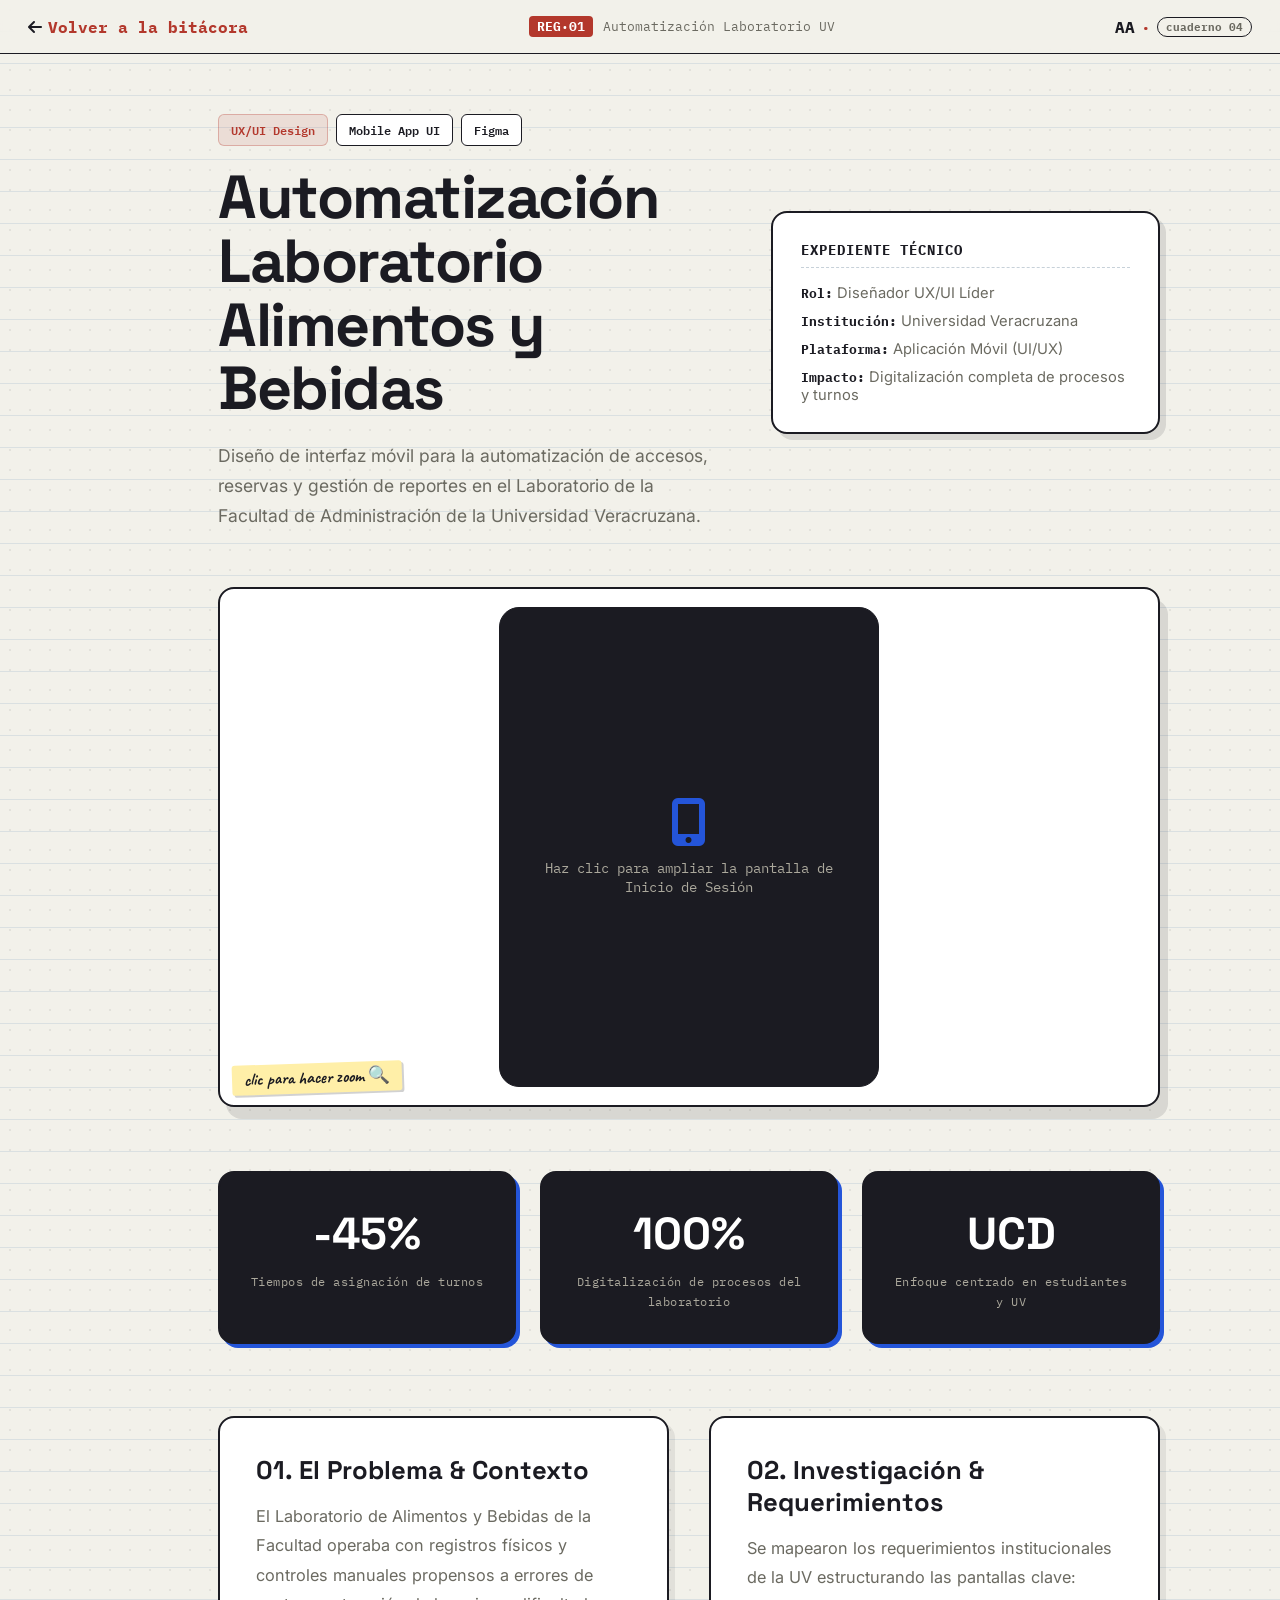
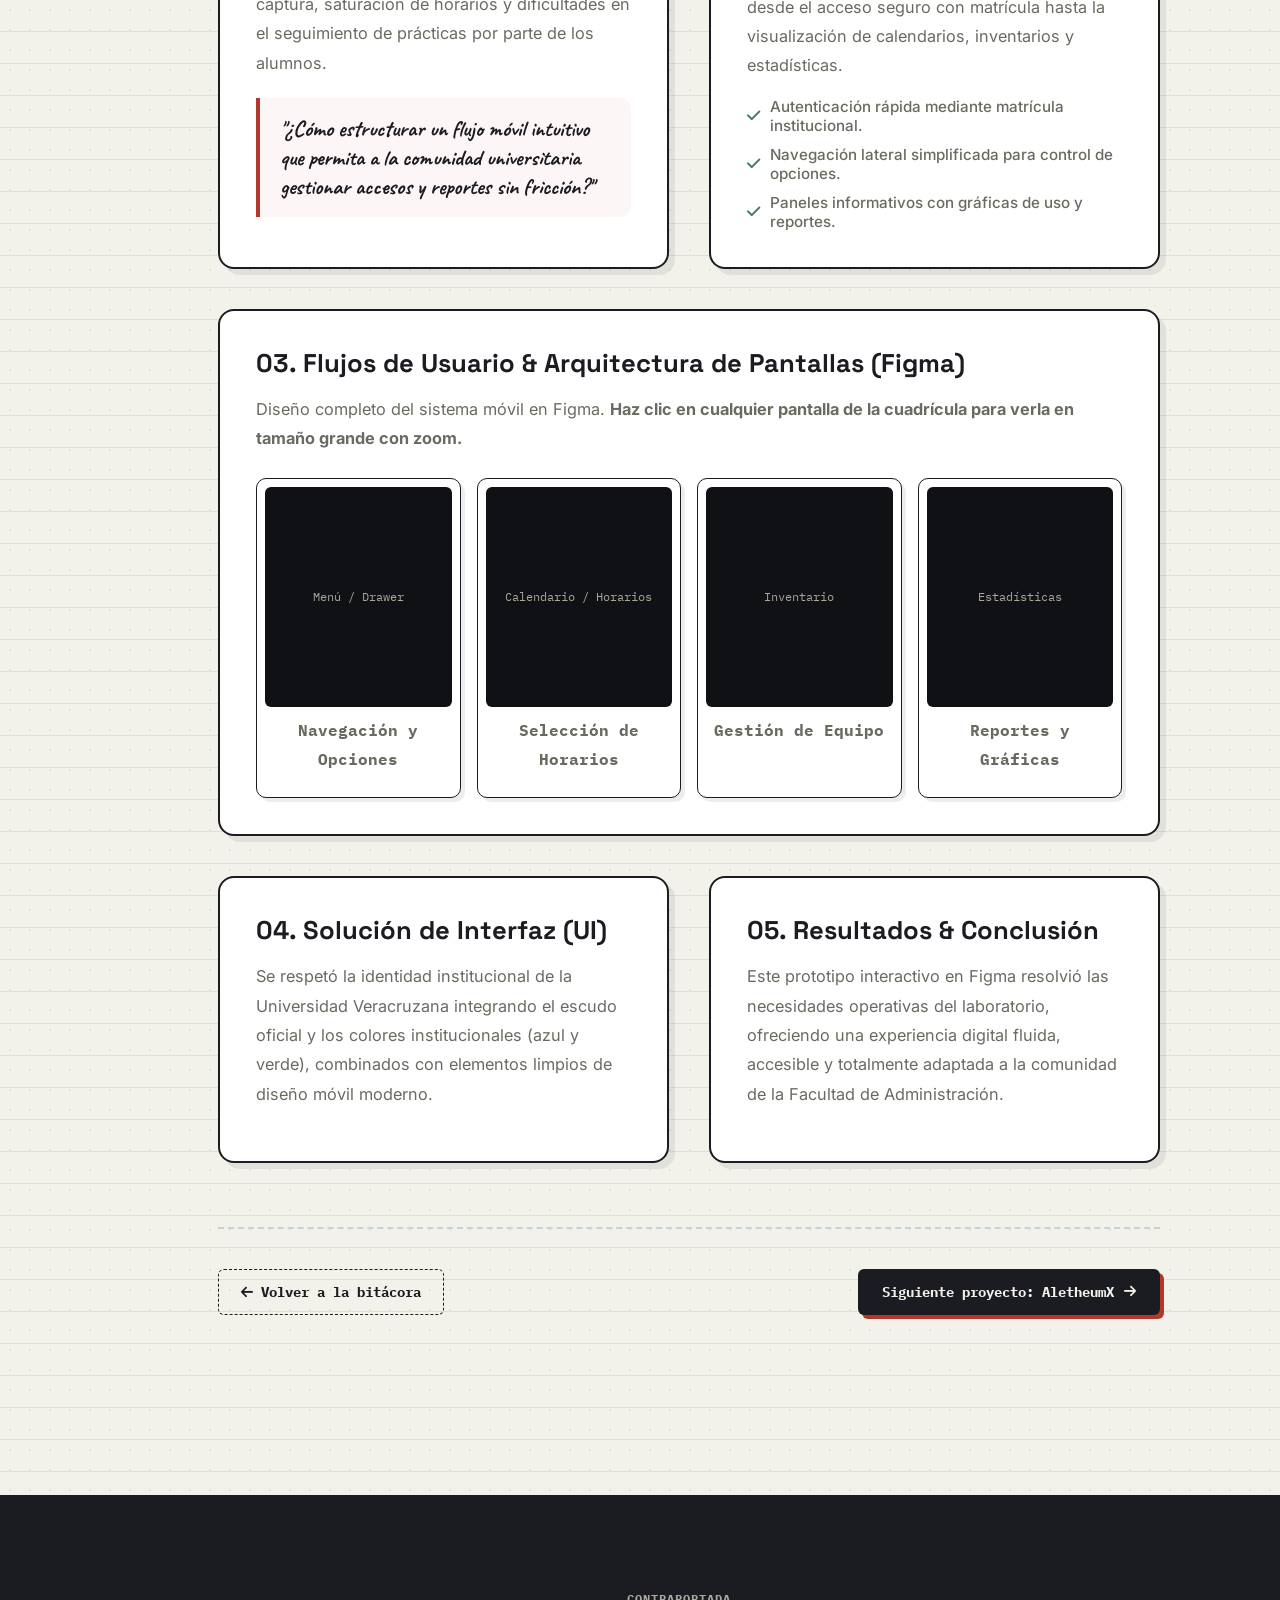
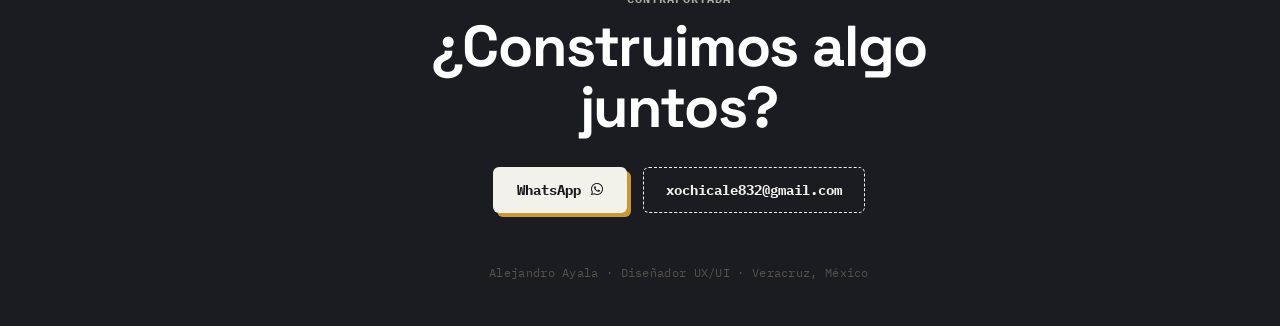
==== proyecto-1.html @ a235850d "Add files via upload" ====
<!DOCTYPE html>
<html lang="es">
<head>
    <meta charset="UTF-8">
    <meta name="viewport" content="width=device-width, initial-scale=1.0">
    <title>Automatización Laboratorio — Alejandro Ayala</title>
    <link rel="stylesheet" href="Style.css">
    <link rel="preconnect" href="https://fonts.googleapis.com">
    <link href="https://fonts.googleapis.com/css2?family=Space+Grotesk:wght@500;700;800&family=Caveat:wght@600;700&family=IBM+Plex+Mono:wght@400;500;600;700&family=Inter:wght@400;500;600&display=swap" rel="stylesheet">
    <link rel="stylesheet" href="https://cdnjs.cloudflare.com/ajax/libs/font-awesome/6.4.0/css/all.min.css">
</head>
<body class="case-study-body">

    <!-- Barra de navegación superior -->
    <header class="topbar">
        <a href="index.html#proyectos" class="topbar-logo"><i class="fa-solid fa-arrow-left"></i><span>Volver a la bitácora</span></a>
        <div class="case-nav-meta">
            <span class="meta-tag" style="--accent:#B3382C">REG·01</span>
            <span class="meta-title">Automatización Laboratorio UV</span>
        </div>
        <a href="index.html" class="topbar-logo">AA<span>·</span><em>cuaderno 04</em></a>
    </header>

    <main class="case-main">
        <!-- ============ HERO DEL CASO DE ESTUDIO ============ -->
        <section class="case-hero">
            <div class="case-hero-content reveal">
                <div class="case-badges">
                    <span class="case-chip" style="background: rgba(179,56,44,0.1); color: #B3382C; border-color: rgba(179,56,44,0.3);">UX/UI Design</span>
                    <span class="case-chip">Mobile App UI</span>
                    <span class="case-chip">Figma</span>
                </div>
                <h1 class="case-title">Automatización Laboratorio Alimentos y Bebidas</h1>
                <p class="case-lead">
                    Diseño de interfaz móvil para la automatización de accesos, reservas y gestión de reportes en el Laboratorio de la Facultad de Administración de la Universidad Veracruzana.
                </p>
            </div>

            <!-- Ficha de datos clave -->
            <div class="case-specs-card reveal">
                <span class="washi washi-l"></span>
                <span class="washi washi-r"></span>
                <h3>Expediente Técnico</h3>
                <ul>
                    <li><strong>Rol:</strong> Diseñador UX/UI Líder</li>
                    <li><strong>Institución:</strong> Universidad Veracruzana</li>
                    <li><strong>Plataforma:</strong> Aplicación Móvil (UI/UX)</li>
                    <li><strong>Impacto:</strong> Digitalización completa de procesos y turnos</li>
                </ul>
            </div>
        </section>

        <!-- ============ MOCKUP / PANTALLA PRINCIPAL (LOGIN) CON ZOOM ============ -->
        <section class="case-banner reveal">
            <div class="banner-frame">
                <span class="washi washi-l"></span>
                <span class="washi washi-r"></span>
                <div class="banner-image-container phone-mockup-container">
                    <img src="inicio_proy1.png" alt="Pantalla de Inicio de Sesión - Lab Alimentos y Bebidas" class="zoomable-img" onerror="this.style.display='none'; this.nextElementSibling.style.display='flex';">
                    <div class="image-placeholder-large">
                        <i class="fa-solid fa-mobile-screen-button"></i>
                        <span>Haz clic para ampliar la pantalla de Inicio de Sesión</span>
                    </div>
                </div>
                <span class="pin-note">clic para hacer zoom 🔍</span>
            </div>
        </section>

        <!-- ============ MÉTRICAS DE IMPACTO ============ -->
        <section class="case-metrics reveal">
            <div class="metric-box">
                <span class="metric-num">-45%</span>
                <span class="metric-label">Tiempos de asignación de turnos</span>
            </div>
            <div class="metric-box">
                <span class="metric-num">100%</span>
                <span class="metric-label">Digitalización de procesos del laboratorio</span>
            </div>
            <div class="metric-box">
                <span class="metric-num">UCD</span>
                <span class="metric-label">Enfoque centrado en estudiantes y UV</span>
            </div>
        </section>

        <!-- ============ DESARROLLO DEL CASO ============ -->
        <section class="case-content-grid">
            <div class="case-block reveal">
                <h2>01. El Problema &amp; Contexto</h2>
                <p>
                    El Laboratorio de Alimentos y Bebidas de la Facultad operaba con registros físicos y controles manuales propensos a errores de captura, saturación de horarios y dificultades en el seguimiento de prácticas por parte de los alumnos.
                </p>
                <blockquote class="case-quote">
                    "¿Cómo estructurar un flujo móvil intuitivo que permita a la comunidad universitaria gestionar accesos y reportes sin fricción?"
                </blockquote>
            </div>

            <div class="case-block reveal">
                <h2>02. Investigación &amp; Requerimientos</h2>
                <p>
                    Se mapearon los requerimientos institucionales de la UV estructurando las pantallas clave: desde el acceso seguro con matrícula hasta la visualización de calendarios, inventarios y estadísticas.
                </p>
                <ul class="case-list-checks">
                    <li><i class="fa-solid fa-check"></i> Autenticación rápida mediante matrícula institucional.</li>
                    <li><i class="fa-solid fa-check"></i> Navegación lateral simplificada para control de opciones.</li>
                    <li><i class="fa-solid fa-check"></i> Paneles informativos con gráficas de uso y reportes.</li>
                </ul>
            </div>

            <!-- ============ SECCIÓN DE FLUJOS DE USUARIO Y PANTALLAS (CON ZOOM INTERACTIVO) ============ -->
            <div class="case-block reveal full-width">
                <h2>03. Flujos de Usuario &amp; Arquitectura de Pantallas (Figma)</h2>
                <p>
                    Diseño completo del sistema móvil en Figma. <strong>Haz clic en cualquier pantalla de la cuadrícula para verla en tamaño grande con zoom.</strong>
                </p>
                
                <div class="mobile-screens-grid">
                    <div class="mobile-screen-card">
                        <div class="screen-thumb">
                            <img src="menu_proy1.png" alt="Menú y navegación" class="zoomable-img" onerror="this.style.display='none'; this.nextElementSibling.style.display='flex';">
                            <div class="placeholder-sm"><span>Menú / Drawer</span></div>
                        </div>
                        <p class="screen-label">Navegación y Opciones</p>
                    </div>
                    <div class="mobile-screen-card">
                        <div class="screen-thumb">
                            <img src="horarios_proy1.png" alt="Calendario de reservas" class="zoomable-img" onerror="this.style.display='none'; this.nextElementSibling.style.display='flex';">
                            <div class="placeholder-sm"><span>Calendario / Horarios</span></div>
                        </div>
                        <p class="screen-label">Selección de Horarios</p>
                    </div>
                    <div class="mobile-screen-card">
                        <div class="screen-thumb">
                            <img src="inventario_proy1.png" alt="Inventario de equipos" class="zoomable-img" onerror="this.style.display='none'; this.nextElementSibling.style.display='flex';">
                            <div class="placeholder-sm"><span>Inventario</span></div>
                        </div>
                        <p class="screen-label">Gestión de Equipo</p>
                    </div>
                    <div class="mobile-screen-card">
                        <div class="screen-thumb">
                            <img src="estadisticas_proy1.png" alt="Estadísticas y gráficas" class="zoomable-img" onerror="this.style.display='none'; this.nextElementSibling.style.display='flex';">
                            <div class="placeholder-sm"><span>Estadísticas</span></div>
                        </div>
                        <p class="screen-label">Reportes y Gráficas</p>
                    </div>
                </div>
            </div>

            <div class="case-block reveal">
                <h2>04. Solución de Interfaz (UI)</h2>
                <p>
                    Se respetó la identidad institucional de la Universidad Veracruzana integrando el escudo oficial y los colores institucionales (azul y verde), combinados con elementos limpios de diseño móvil moderno.
                </p>
            </div>

            <div class="case-block reveal">
                <h2>05. Resultados &amp; Conclusión</h2>
                <p>
                    Este prototipo interactivo en Figma resolvió las necesidades operativas del laboratorio, ofreciendo una experiencia digital fluida, accesible y totalmente adaptada a la comunidad de la Facultad de Administración.
                </p>
            </div>
        </section>

        <!-- ============ NAVEGACIÓN ENTRE PROYECTOS ============ -->
        <nav class="case-pagination reveal">
            <a href="index.html#proyectos" class="btn-outline" style="border-color: var(--ink); color: var(--ink);">
                <i class="fa-solid fa-arrow-left"></i> Volver a la bitácora
            </a>
            <a href="proyecto-2.html" class="btn-primary">
                Siguiente proyecto: AletheumX <i class="fa-solid fa-arrow-right"></i>
            </a>
        </nav>
    </main>

    <!-- ============ VENTANA MODAL / LIGHTBOX PARA ZOOM DE IMAGEN ============ -->
    <div id="imageModal" class="image-modal">
        <span class="modal-close">&times;</span>
        <div class="modal-content-wrapper">
            <img id="modalImage" class="modal-image" src="" alt="Vista ampliada">
        </div>
        <div class="modal-instructions">Usa la rueda del mouse o haz doble clic para acercar/alejar el zoom</div>
    </div>

    <!-- Footer -->
    <footer class="footer reveal" style="margin-top: 80px;">
        <p class="section-eyebrow section-eyebrow--dark">Contraportada</p>
        <h2 class="footer-title">¿Construimos algo<br>juntos?</h2>
        <div class="footer-actions">
            <a href="https://wa.me/522294108976" target="_blank" class="btn-primary btn-primary--light">WhatsApp <i class="fa-brands fa-whatsapp"></i></a>
            <a href="mailto:xochicale832@gmail.com" class="btn-outline">xochicale832@gmail.com</a>
        </div>
        <p class="footer-fine">Alejandro Ayala · Diseñador UX/UI · Veracruz, México</p>
    </footer>

    <!-- Script de interactividad y zoom -->
    <script>
        document.addEventListener('DOMContentLoaded', () => {
            const modal = document.getElementById('imageModal');
            const modalImg = document.getElementById('modalImage');
            const closeBtn = document.querySelector('.modal-close');
            const zoomableImgs = document.querySelectorAll('.zoomable-img');

            let scale = 1;
            let panning = false;
            let pointX = 0;
            let pointY = 0;
            let startX = 0;
            let startY = 0;

            // Abrir modal al hacer clic en cualquier imagen interactiva
            zoomableImgs.forEach(img => {
                img.style.cursor = 'zoom-in';
                img.addEventListener('click', () => {
                    modal.style.display = 'flex';
                    modalImg.src = img.src;
                    scale = 1;
                    pointX = 0;
                    pointY = 0;
                    updateImageTransform();
                });
            });

            // Cerrar modal
            function closeModal() {
                modal.style.display = 'none';
                modalImg.src = '';
            }

            closeBtn.addEventListener('click', closeModal);
            modal.addEventListener('click', (e) => {
                if (e.target === modal) closeModal();
            });
            document.addEventListener('keydown', (e) => {
                if (e.key === 'Escape') closeModal();
            });

            // Funcionalidad de Zoom con la rueda del ratón
            modalImg.addEventListener('wheel', (e) => {
                e.preventDefault();
                const xs = (e.clientX - pointX) / scale;
                const ys = (e.clientY - pointY) / scale;
                
                if (e.deltaY < 0) {
                    scale *= 1.2;
                } else {
                    scale /= 1.2;
                    if (scale < 1) scale = 1;
                }

                pointX = e.clientX - xs * scale;
                pointY = e.clientY - ys * scale;

                if (scale === 1) {
                    pointX = 0;
                    pointY = 0;
                }

                updateImageTransform();
            });

            // Funcionalidad de arrastre (Pan) cuando la imagen tiene zoom
            modalImg.addEventListener('mousedown', (e) => {
                if (scale === 1) return;
                panning = true;
                startX = e.clientX - pointX;
                startY = e.clientY - pointY;
                modalImg.style.cursor = 'grabbing';
            });

            window.addEventListener('mousemove', (e) => {
                if (!panning) return;
                pointX = e.clientX - startX;
                pointY = e.clientY - startY;
                updateImageTransform();
            });

            window.addEventListener('mouseup', () => {
                panning = false;
                modalImg.style.cursor = 'grab';
            });

            // Doble clic para resetear o hacer acercamiento rápido
            modalImg.addEventListener('dblclick', (e) => {
                if (scale > 1) {
                    scale = 1;
                    pointX = 0;
                    pointY = 0;
                } else {
                    scale = 2.5;
                }
                updateImageTransform();
            });

            function updateImageTransform() {
                modalImg.style.transform = `translate(${pointX}px, ${pointY}px) scale(${scale})`;
                modalImg.style.cursor = scale > 1 ? 'grab' : 'zoom-in';
            }
        });
    </script>
    <script src="Script.js"></script>
</body>
</html>
---- Style.css ----
/* ============================================================
    TOKENS
    ============================================================ */
:root {
    --ink: #1B1B22;
    --paper: #F2F1EA;
    --paper-line: #C7D1D9;
    --card: #FFFFFF;
    --muted: #6B6A61;
    --muted-invert: #ABA89C;

    --red: #B3382C;
    --blue: #2455D9;
    --amber: #C99A2E;
    --mint: #3E7C63;
    --tape: #EADFBE;

    --radius: 10px;
    --radius-lg: 16px;
    --font-display: 'Space Grotesk', sans-serif;
    --font-hand: 'Caveat', cursive;
    --font-mono: 'IBM Plex Mono', monospace;
    --font-body: 'Inter', sans-serif;

    --rail-w: 78px;
}

* { margin: 0; padding: 0; box-sizing: border-box; }
html { scroll-behavior: smooth; }

body {
    background-color: var(--paper);
    background-image:
        radial-gradient(rgba(27,27,34,0.07) 1px, transparent 0),
        repeating-linear-gradient(to bottom, transparent 0 31px, rgba(199,209,217,0.55) 31px 32px);
    background-size: 20px 20px, 100% 32px;
    font-family: var(--font-body);
    color: var(--ink);
    overflow-x: hidden;
}

.sr-only { position: absolute; width: 1px; height: 1px; overflow: hidden; clip: rect(0,0,0,0); }
a { color: inherit; }

.reveal {
    opacity: 0;
    transform: translateY(24px);
    transition: opacity .7s cubic-bezier(0.16,1,0.3,1), transform .7s cubic-bezier(0.16,1,0.3,1);
}
.reveal.active { opacity: 1; transform: translateY(0); }
@media (prefers-reduced-motion: reduce) { .reveal { opacity: 1; transform: none; transition: none; } }

/* ============================================================
    Barra superior (limpia, sin líneas verticales)
    ============================================================ */
.topbar {
    position: sticky; top: 0; z-index: 500;
    display: flex; align-items: center; justify-content: space-between;
    gap: 20px; padding: 16px 28px;
    background: rgba(242, 241, 234, 0.88);
    backdrop-filter: blur(10px);
    border-bottom: 1.5px solid var(--ink);
}
.topbar-logo {
    font-family: var(--font-mono); font-weight: 700; font-size: 1rem;
    text-decoration: none; display: flex; align-items: center; gap: 6px;
}
.topbar-logo span { color: var(--red); }
.topbar-logo em { font-style: normal; font-size: .68rem; color: var(--muted); border: 1px solid var(--ink); border-radius: 20px; padding: 2px 8px; }

.topbar-nav { display: flex; gap: 20px; flex-wrap: wrap; justify-content: flex-end; }
.topbar-nav a {
    text-decoration: none; font-size: .8rem; font-weight: 600; letter-spacing: .2px;
    font-family: var(--font-mono); color: var(--ink); position: relative; padding-bottom: 2px;
}
.topbar-nav a::after {
    content: ''; position: absolute; left: 0; bottom: -3px; width: 0; height: 2px;
    background: var(--red); transition: width .25s ease;
}
.topbar-nav a:hover::after { width: 100%; }

/* ============================================================
    Índice lateral (separadores de carpeta)
    ============================================================ */
.tab-rail { display: none; }

@media (min-width: 1080px) {
    .tab-rail {
        display: flex; flex-direction: column; gap: 10px;
        position: fixed; left: 0; top: 50%; transform: translateY(-50%);
        z-index: 400;
    }
    .tab-stop {
        display: flex; align-items: center; gap: 8px;
        text-decoration: none; color: var(--ink);
        font-family: var(--font-mono); font-size: .68rem; font-weight: 700;
        letter-spacing: .4px;
        background: var(--card);
        border: 1.5px solid var(--ink);
        border-left: none;
        padding: 8px 10px 8px 8px;
        border-radius: 0 8px 8px 0;
        transform: translateX(-44px);
        transition: transform .25s cubic-bezier(0.16,1,0.3,1), background-color .2s ease;
        box-shadow: 2px 2px 0 rgba(27,27,34,0.1);
    }
    .tab-stop .tick { color: var(--muted); }
    .tab-stop span:last-child { white-space: nowrap; }
    .tab-stop:hover, .tab-stop:focus-visible, .tab-stop.is-active {
        transform: translateX(0);
    }
    .tab-stop.is-active { background: var(--ink-color, var(--ink)); color: #fff; border-color: var(--ink-color, var(--ink)); }
    .tab-stop.is-active .tick { color: #fff; }
}

/* ============================================================
    HERO
    ============================================================ */
.hero {
    max-width: 1280px; margin: 0 auto; padding: 64px 30px 56px;
    display: flex; align-items: center; justify-content: space-between; gap: 44px;
}
@media (min-width: 1080px) { .hero { padding-left: calc(var(--rail-w) + 30px); } }

.hero-copy { max-width: 580px; }

.eyebrow {
    display: flex; align-items: center; gap: 9px;
    font-family: var(--font-mono); font-size: .8rem; font-weight: 500;
    color: var(--muted); margin-bottom: 22px;
}
.pulse-dot {
    width: 8px; height: 8px; border-radius: 50%; background: var(--mint);
    box-shadow: 0 0 0 0 rgba(62,124,99,0.55);
    animation: pulseDot 2.2s ease-out infinite;
}
@keyframes pulseDot {
    0% { box-shadow: 0 0 0 0 rgba(62,124,99,0.55); }
    70% { box-shadow: 0 0 0 8px rgba(62,124,99,0); }
    100% { box-shadow: 0 0 0 0 rgba(62,124,99,0); }
}

.hero-name {
    font-family: var(--font-display);
    font-size: clamp(2.8rem, 7.5vw, 5.2rem);
    font-weight: 800; line-height: .95; letter-spacing: -2px;
    margin-bottom: 20px;
}

.role-block { display: flex; flex-direction: column; gap: 4px; margin-bottom: 28px; }
.role-official {
    position: relative; display: inline-block; width: fit-content;
    font-family: var(--font-display); font-weight: 700; font-size: 1.3rem; color: var(--muted);
}
.role-official::after {
    content: ''; position: absolute; left: -2px; top: 52%; height: 2px; width: 0;
    background: var(--red); animation: strikeIn .5s ease forwards; animation-delay: .6s;
}
@keyframes strikeIn { to { width: calc(100% + 4px); } }
.role-annotation {
    font-family: var(--font-hand); font-weight: 700; font-size: 1.7rem; color: var(--red);
    opacity: 0; transform: translateY(4px);
    animation: annotIn .6s ease forwards; animation-delay: 1.1s;
}
@keyframes annotIn { to { opacity: 1; transform: translateY(0); } }
.role-annotation.swap { animation: swapFade .5s ease; }
@keyframes swapFade { 0% { opacity: 0; transform: translateY(4px); } 100% { opacity: 1; transform: translateY(0); } }

.hero-desc { font-size: 1rem; line-height: 1.7; color: var(--muted); max-width: 520px; margin-bottom: 34px; }

.hero-actions { display: flex; align-items: center; gap: 22px; flex-wrap: wrap; }
.btn-primary {
    display: inline-flex; align-items: center; gap: 10px; text-decoration: none;
    background: var(--ink); color: var(--paper); font-family: var(--font-mono);
    font-weight: 700; font-size: .86rem; padding: 14px 24px; border-radius: 6px;
    box-shadow: 4px 4px 0 var(--red);
    transition: transform .2s cubic-bezier(0.175,0.885,0.32,1.275), box-shadow .2s ease;
}
.btn-primary:hover { transform: translate(-2px,-2px); box-shadow: 6px 6px 0 var(--red); }
.btn-primary--light { box-shadow: 4px 4px 0 var(--amber); background: var(--paper); color: var(--ink); }
.btn-primary--light:hover { box-shadow: 6px 6px 0 var(--amber); }

.btn-outline {
    text-decoration: none; font-family: var(--font-mono); font-weight: 700; font-size: .86rem;
    padding: 13px 22px; border-radius: 6px; border: 1.5px dashed var(--paper); color: var(--paper);
    transition: background-color .2s ease, color .2s ease;
}
.btn-outline:hover { background: var(--paper); color: var(--ink); }

.hero-contacts { display: flex; gap: 10px; }
.hero-contacts a {
    display: flex; align-items: center; justify-content: center; width: 40px; height: 40px;
    border-radius: 50%; border: 1.5px solid var(--ink); text-decoration: none; font-size: 1rem;
    transition: transform .2s cubic-bezier(0.175,0.885,0.32,1.275), background-color .2s ease, color .2s ease;
}
.hero-contacts a:hover { background: var(--ink); color: var(--paper); transform: translateY(-3px) rotate(-4deg); }

/* ============================================================
    Gafete Independiente Interactivo (Grande)
    ============================================================ */
.badge-container {
    position: relative;
    width: 440px;
    height: 420px;
    flex-shrink: 0;
    display: flex;
    align-items: center;
    justify-content: center;
    animation: badgeDrop 1.2s cubic-bezier(0.2, 1.2, 0.4, 1) forwards;
}

@keyframes badgeDrop {
    0% { transform: translateY(-80px); opacity: 0; }
    100% { transform: translateY(0); opacity: 1; }
}

.horizontal-badge {
    position: relative;
    width: 410px;
    background: rgba(255, 255, 255, 0.55);
    backdrop-filter: blur(10px);
    border: 2.5px solid #CBD5E1;
    border-radius: 18px;
    padding: 16px;
    box-shadow: 16px 26px 45px rgba(27, 27, 34, 0.2), inset 0 0 20px rgba(255, 255, 255, 0.9);
    cursor: grab;
    user-select: none;
    z-index: 3;
    transform: rotate(2deg);
    transition: box-shadow 0.2s ease, border-color 0.2s ease;
}

.horizontal-badge:active {
    cursor: grabbing;
    box-shadow: 20px 32px 55px rgba(27, 27, 34, 0.28);
    border-color: var(--ink);
}

.badge-sheen {
    position: absolute;
    top: 0; left: 0; right: 0; bottom: 0;
    background: linear-gradient(135deg, rgba(255,255,255,0.7) 0%, transparent 50%, rgba(255,255,255,0.15) 100%);
    border-radius: 15px;
    pointer-events: none;
}

.badge-slot-punch {
    position: absolute;
    top: 6px;
    left: 50%;
    transform: translateX(-50%);
    width: 36px;
    height: 7px;
    background: var(--paper);
    border: 2px solid var(--ink);
    border-radius: 3px;
    z-index: 4;
}

.badge-inner-card {
    background: #FFFFFF;
    border: 1.5px solid #E2E8F0;
    border-radius: 10px;
    padding: 12px;
    display: flex;
    flex-direction: column;
    gap: 14px;
}

.badge-header-bar {
    background: #2455D9;
    color: #fff;
    display: flex;
    justify-content: space-between;
    align-items: center;
    padding: 8px 14px;
    border-radius: 8px;
    font-family: var(--font-mono);
}

.badge-brand {
    font-size: 0.75rem;
    font-weight: 700;
    letter-spacing: 1px;
}

.badge-id-code {
    font-size: 0.75rem;
    font-weight: 700;
    background: rgba(0,0,0,0.25);
    padding: 2px 8px;
    border-radius: 4px;
}

.badge-body-content {
    display: flex;
    justify-content: space-between;
    align-items: center;
    gap: 16px;
    padding: 6px 8px;
}

.badge-text-side {
    flex-grow: 1;
    text-align: left;
}

.badge-text-side h3 {
    font-family: var(--font-display);
    font-size: 1.45rem;
    font-weight: 800;
    color: var(--ink);
    margin-bottom: 4px;
    letter-spacing: -0.5px;
}

.badge-role-title {
    font-family: var(--font-mono);
    font-size: 0.82rem;
    font-weight: 700;
    color: #2455D9;
    margin-bottom: 4px;
}

.badge-location {
    font-family: var(--font-mono);
    font-size: 0.75rem;
    color: var(--muted);
    margin-bottom: 14px;
}

.badge-status-ok {
    display: inline-flex;
    align-items: center;
    gap: 7px;
    font-family: var(--font-mono);
    font-size: 0.72rem;
    font-weight: 700;
    color: var(--mint);
    background: rgba(62,124,99,0.1);
    padding: 5px 12px;
    border-radius: 14px;
    border: 1px solid rgba(62,124,99,0.25);
}

.badge-photo-side {
    width: 105px;
    height: 120px;
    border: 2px solid var(--ink);
    border-radius: 8px;
    overflow: hidden;
    background: #F9FAFB;
    flex-shrink: 0;
    display: flex;
    align-items: center;
    justify-content: center;
}

.badge-photo-side img {
    width: 100%;
    height: 100%;
    object-fit: cover;
}

.badge-photo-side .image-placeholder {
    font-size: 0.85rem;
    color: var(--muted);
    display: flex;
    flex-direction: column;
    align-items: center;
    gap: 6px;
    height: 100%;
    justify-content: center;
}

@media (max-width: 980px) {
    .hero { flex-direction: column; align-items: flex-start; padding-top: 48px; }
    .badge-container { display: none; }
}

/* ============================================================
    Tira de estado
    ============================================================ */
.status-ticker {
    border-top: 1.5px dashed var(--ink); border-bottom: 1.5px dashed var(--ink);
    background: var(--ink); overflow: hidden; padding: 12px 0;
}
.ticker-track { display: flex; width: max-content; animation: tickerScroll 26s linear infinite; }
.ticker-set { display: flex; }
.ticker-set span {
    display: flex; align-items: center; gap: 8px; font-family: var(--font-mono);
    font-size: .76rem; font-weight: 600; letter-spacing: .4px; color: var(--muted-invert);
    white-space: nowrap; margin-right: 44px;
}
.ticker-set i { font-size: .5rem; }
.ticker-highlight { color: var(--amber) !important; }
@keyframes tickerScroll { from { transform: translateX(0); } to { transform: translateX(-50%); } }

/* ============================================================
    Títulos y demás secciones
    ============================================================ */
.section-eyebrow {
    font-family: var(--font-mono); font-size: .76rem; font-weight: 700; letter-spacing: 1px;
    color: var(--muted); text-transform: uppercase; margin-bottom: 10px;
}
.section-eyebrow--dark { color: var(--muted-invert); }
.section-title {
    font-family: var(--font-display); font-size: clamp(2.1rem, 4.3vw, 3rem);
    font-weight: 800; letter-spacing: -1px; margin-bottom: 42px;
}
.section-title--dark { color: #fff; }

.tools-section { max-width: 1200px; margin: 0 auto; padding: 86px 30px; }
@media (min-width: 1080px) { .tools-section { padding-left: calc(var(--rail-w) + 30px); } }

.tool-grid { display: grid; grid-template-columns: repeat(4, 1fr); gap: 20px; }
.tool-card {
    background: var(--card); border: 1.5px solid rgba(27,27,34,0.14);
    border-radius: var(--radius); padding: 20px 18px 22px;
    transition: transform .25s cubic-bezier(0.175,0.885,0.32,1.275), box-shadow .25s ease, border-color .25s ease;
}
.tool-card:hover { transform: translateY(-5px) rotate(-1deg); box-shadow: 0 12px 24px rgba(27,27,34,0.12); border-color: var(--ink-color); }
.tool-head { display: flex; align-items: center; gap: 12px; margin-bottom: 16px; }
.tool-seal {
    width: 34px; height: 34px; border-radius: 50%; display: flex; align-items: center; justify-content: center;
    background: var(--ink-color); color: #fff; font-size: .82rem; flex-shrink: 0;
}
.tool-head h3 { font-family: var(--font-display); font-size: 1.08rem; font-weight: 700; }
.tool-list { list-style: none; }
.tool-list li { display: flex; align-items: center; gap: 10px; font-size: .9rem; font-weight: 500; padding: 7px 0; }
.check { color: var(--ink-color); font-family: var(--font-mono); font-weight: 700; }

@media (max-width: 900px) { .tool-grid { grid-template-columns: repeat(2, 1fr); } }
@media (max-width: 560px) { .tool-grid { grid-template-columns: 1fr; } }

.projects-section { background: var(--ink); color: #fff; padding: 96px 30px; }
@media (min-width: 1080px) { .projects-section { padding-left: calc(var(--rail-w) + 30px); } }

.entries-list { max-width: 1160px; margin: 0 auto; display: flex; flex-direction: column; gap: 56px; }

.entry-card {
    display: grid; grid-template-columns: 1.15fr 1fr; gap: 44px; align-items: center;
    padding-bottom: 56px; border-bottom: 1px dashed rgba(255,255,255,0.18);
}
.entries-list .entry-card:last-child { border-bottom: none; padding-bottom: 0; }
.entry-card--reverse { direction: rtl; }
.entry-card--reverse > * { direction: ltr; }

.entry-meta { display: flex; align-items: center; gap: 10px; margin-bottom: 14px; }
.entry-code {
    font-family: var(--font-mono); font-weight: 700; font-size: .8rem; color: var(--ink);
    background: var(--ink-color); padding: 3px 9px; border-radius: 4px;
}
.entry-tag { font-family: var(--font-mono); font-size: .74rem; font-weight: 600; letter-spacing: .4px; color: var(--ink-color); }

.entry-info h3 { font-family: var(--font-display); font-size: 1.7rem; font-weight: 700; letter-spacing: -.4px; margin-bottom: 13px; }
.entry-info p { font-size: .96rem; line-height: 1.7; color: #B7B4AC; margin-bottom: 18px; }
.entry-chips { display: flex; flex-wrap: wrap; gap: 8px; }
.entry-chips span {
    font-family: var(--font-mono); font-size: .74rem; font-weight: 600; padding: 5px 11px; border-radius: 4px;
    border: 1px solid rgba(255,255,255,0.25); color: #fff; background: rgba(255,255,255,0.06);
}

.photo-frame {
    position: relative; height: 250px; border-radius: var(--radius); overflow: hidden;
    background: #0F1114; border: 1.5px solid rgba(255,255,255,0.14);
    transform: rotate(-1.5deg);
    transition: border-color .3s ease;
}
.photo-frame--tilt-r { transform: rotate(1.5deg); }
.photo-frame:hover { border-color: var(--blue); }
.photo-frame img { width: 100%; height: 100%; object-fit: cover; }
.photo-frame .washi { background: var(--tape); opacity: .9; }

.image-placeholder {
    display: flex; flex-direction: column; align-items: center; gap: 8px; color: #6E6A5E;
    font-size: .88rem; font-weight: 600; height: 100%; justify-content: center;
}
.image-placeholder i { font-size: 1.8rem; }

.pin-note {
    position: absolute; bottom: 12px; left: 12px; font-family: var(--font-hand); font-weight: 700;
    font-size: 1.1rem; color: var(--ink); background: #FFEFA8; padding: 3px 12px 5px;
    border-radius: 3px; transform: rotate(-2deg); box-shadow: 2px 2px 0 rgba(0,0,0,0.18);
}

@media (max-width: 900px) {
    .entry-card, .entry-card--reverse { grid-template-columns: 1fr; direction: ltr; }
}

.about-section { max-width: 1160px; margin: 0 auto; padding: 96px 30px; }
@media (min-width: 1080px) { .about-section { padding-left: calc(var(--rail-w) + 30px); } }

.about-grid { display: grid; grid-template-columns: 1.2fr 1fr; gap: 56px; align-items: center; margin-bottom: 96px; }
.about-text { font-size: 1.02rem; line-height: 1.8; color: var(--muted); }

.about-photo-box {
    position: relative; height: 290px; border-radius: var(--radius-lg); overflow: hidden;
    border: 1.5px solid var(--ink); box-shadow: 6px 6px 0 var(--mint);
    background: rgba(27,27,34,0.04); display: flex; align-items: center; justify-content: center;
    transform: rotate(1.5deg);
}
.about-photo-box img { width: 100%; height: 100%; object-fit: cover; }
.stamp {
    position: absolute; bottom: 16px; right: 16px; display: flex; align-items: center; gap: 6px;
    font-family: var(--font-mono); font-size: .7rem; font-weight: 700; text-transform: uppercase;
    letter-spacing: .5px; color: var(--mint); border: 2px solid var(--mint); border-radius: 6px;
    padding: 5px 10px; transform: rotate(-8deg); background: rgba(255,255,255,0.85);
}

.log-heading {
    font-family: var(--font-mono); font-size: .82rem; font-weight: 700; letter-spacing: 1px;
    text-transform: uppercase; color: var(--muted); margin-bottom: 32px;
}
.log { border-left: 2px dashed var(--red); padding-left: 34px; display: flex; flex-direction: column; gap: 42px; }
.log-item { position: relative; }
.log-item::before {
    content: ''; position: absolute; left: -39px; top: 4px; width: 10px; height: 10px;
    border-radius: 50%; background: var(--red); border: 2px solid var(--paper);
}
.log-date {
    display: inline-block; font-family: var(--font-mono); font-size: .72rem; font-weight: 700;
    color: var(--ink); background: var(--card); border: 1.5px solid var(--ink); border-radius: 4px;
    padding: 3px 9px; margin-bottom: 10px;
}
.log-content h4 { font-family: var(--font-display); font-size: 1.18rem; font-weight: 700; margin-bottom: 4px; }
.log-sub { display: block; font-family: var(--font-mono); font-size: .74rem; font-weight: 600; color: var(--red); margin-bottom: 9px; }
.log-content p { font-size: .96rem; line-height: 1.65; color: var(--muted); }

.footer { background: var(--ink); color: #fff; padding: 96px 30px 46px; text-align: center; }
@media (min-width: 1080px) { .footer { padding-left: calc(var(--rail-w) + 30px); } }

.footer-title {
    font-family: var(--font-display); font-size: clamp(2.1rem, 5.6vw, 3.6rem); font-weight: 800;
    letter-spacing: -1.2px; line-height: 1.05; margin-bottom: 30px;
}

.pocket { display: flex; justify-content: center; margin-bottom: 40px; }
.pocket-card {
    font-family: var(--font-hand); font-size: 1.5rem; font-weight: 700; color: var(--ink);
    background: #FFEFA8; padding: 10px 24px; border-radius: 6px 6px 2px 2px;
    box-shadow: 0 6px 0 rgba(0,0,0,0.25);
    transform: translateY(6px) rotate(-2deg);
}

.footer-actions { display: flex; justify-content: center; align-items: center; gap: 16px; flex-wrap: wrap; margin-bottom: 52px; }
.ink-legend { display: flex; justify-content: center; gap: 20px; flex-wrap: wrap; margin-bottom: 38px; }
.ink-legend span { display: flex; align-items: center; gap: 7px; font-family: var(--font-mono); font-size: .7rem; font-weight: 600; color: var(--muted-invert); letter-spacing: .3px; }
.ink-legend i { width: 8px; height: 8px; border-radius: 50%; display: inline-block; }
.footer-fine { font-family: var(--font-mono); font-size: .72rem; color: #55524A; letter-spacing: .3px; }

/* ============================================================
    ESTILOS AVANZADOS PARA CASE STUDY (Páginas de Proyecto)
    ============================================================ */
.case-study-body {
    background-color: var(--paper);
}

.case-main {
    max-width: 1100px;
    margin: 0 auto;
    padding: 60px 30px 100px 30px;
}
@media (min-width: 1080px) {
    .case-main { padding-left: calc(var(--rail-w) + 50px); }
}

.case-nav-meta {
    display: flex;
    align-items: center;
    gap: 10px;
    font-family: var(--font-mono);
    font-size: 0.8rem;
}
.meta-tag {
    background: var(--accent, var(--ink));
    color: #fff;
    padding: 2px 8px;
    border-radius: 4px;
    font-weight: 700;
}
.meta-title { color: var(--muted); display: none; }
@media (min-width: 768px) { .meta-title { display: inline; } }

.case-hero {
    display: grid;
    grid-template-columns: 1.3fr 1fr;
    gap: 48px;
    align-items: center;
    margin-bottom: 56px;
}
.case-badges { display: flex; gap: 8px; flex-wrap: wrap; margin-bottom: 20px; }
.case-chip {
    font-family: var(--font-mono);
    font-size: 0.72rem;
    font-weight: 600;
    padding: 5px 12px;
    border-radius: 6px;
    border: 1.5px solid var(--ink);
    background: var(--card);
}
.case-title {
    font-family: var(--font-display);
    font-size: clamp(2.2rem, 5vw, 3.8rem);
    font-weight: 800;
    letter-spacing: -1.5px;
    line-height: 1.05;
    margin-bottom: 20px;
}
.case-lead { font-size: 1.1rem; line-height: 1.7; color: var(--muted); }

.case-specs-card {
    position: relative;
    background: var(--card);
    border: 2px solid var(--ink);
    border-radius: var(--radius-lg);
    padding: 28px;
    box-shadow: 6px 6px 0 rgba(27,27,34,0.12);
    transform: rotate(1deg);
}
.case-specs-card h3 {
    font-family: var(--font-mono);
    font-size: 0.85rem;
    font-weight: 700;
    text-transform: uppercase;
    letter-spacing: 1px;
    margin-bottom: 16px;
    border-bottom: 1.5px dashed var(--paper-line);
    padding-bottom: 8px;
}
.case-specs-card ul { list-style: none; display: flex; flex-direction: column; gap: 10px; }
.case-specs-card li { font-size: 0.92rem; color: var(--muted); }
.case-specs-card strong { color: var(--ink); font-family: var(--font-mono); font-size: 0.8rem; }

/* Banner visual principal */
.case-banner { margin-bottom: 64px; }
.banner-frame {
    position: relative;
    background: var(--card);
    border: 2px solid var(--ink);
    border-radius: var(--radius-lg);
    padding: 18px;
    box-shadow: 8px 12px 0 rgba(27,27,34,0.12);
}
.banner-image-container {
    height: 480px;
    border-radius: var(--radius);
    overflow: hidden;
    background: #0F1114;
    border: 1.5px solid var(--ink);
    display: flex;
    align-items: center;
    justify-content: center;
}
.banner-image-container img { width: 100%; height: 100%; object-fit: cover; }
.image-placeholder-large {
    display: none;
    flex-direction: column;
    align-items: center;
    gap: 12px;
    color: var(--muted-invert);
    font-family: var(--font-mono);
    font-size: 0.9rem;
    text-align: center;
    padding: 20px;
}
.image-placeholder-large i { font-size: 3rem; color: var(--blue); }

/* Métricas de impacto */
.case-metrics {
    display: grid;
    grid-template-columns: repeat(3, 1fr);
    gap: 24px;
    margin-bottom: 72px;
}
.metric-box {
    background: var(--ink);
    color: var(--paper);
    border-radius: var(--radius-lg);
    padding: 32px 24px;
    text-align: center;
    border: 2px solid var(--ink);
    box-shadow: 4px 4px 0 var(--blue);
}
.metric-num {
    display: block;
    font-family: var(--font-display);
    font-size: 2.8rem;
    font-weight: 800;
    color: #fff;
    margin-bottom: 8px;
}
.metric-label {
    font-family: var(--font-mono);
    font-size: 0.78rem;
    color: var(--muted-invert);
    letter-spacing: 0.5px;
}

/* Contenido editorial del caso */
.case-content-grid {
    display: grid;
    grid-template-columns: 1fr 1fr;
    gap: 40px;
    margin-bottom: 64px;
}
.case-block {
    background: var(--card);
    border: 2px solid var(--ink);
    border-radius: var(--radius-lg);
    padding: 36px;
    box-shadow: 6px 6px 0 rgba(27,27,34,0.08);
}
.case-block.full-width { grid-column: span 2; }
.case-block h2 {
    font-family: var(--font-display);
    font-size: 1.6rem;
    font-weight: 700;
    margin-bottom: 16px;
    color: var(--ink);
}
.case-block p { font-size: 1.02rem; line-height: 1.8; color: var(--muted); margin-bottom: 16px; }

.case-quote {
    margin-top: 20px;
    padding: 16px 20px;
    border-left: 4px solid var(--red);
    background: rgba(179,56,44,0.04);
    font-family: var(--font-hand);
    font-size: 1.4rem;
    font-weight: 700;
    color: var(--ink);
    border-radius: 0 var(--radius) var(--radius) 0;
}

.case-list-checks { list-style: none; display: flex; flex-direction: column; gap: 10px; margin-top: 16px; }
.case-list-checks li { font-size: 0.95rem; font-weight: 500; color: var(--muted); display: flex; align-items: center; gap: 10px; }
.case-list-checks i { color: var(--mint); }

/* Paginación inferior */
.case-pagination {
    display: flex;
    justify-content: space-between;
    align-items: center;
    gap: 20px;
    padding-top: 40px;
    border-top: 2px dashed var(--paper-line);
}

@media (max-width: 900px) {
    .case-hero, .case-content-grid, .case-metrics { grid-template-columns: 1fr; }
    .case-block.full-width { grid-column: span 1; }
    .case-pagination { flex-direction: column; align-items: stretch; }
}

/* ============================================================
    ESTILOS PARA MOSTRAR PANTALLAS MÓVILES EN EL CASE STUDY
    ============================================================ */
.phone-mockup-container {
    max-width: 380px;
    margin: 0 auto;
    background: #1B1B22;
    border-radius: 20px;
    padding: 12px;
}

.mobile-screens-grid {
    display: grid;
    grid-template-columns: repeat(4, 1fr);
    gap: 16px;
    margin-top: 24px;
}

.mobile-screen-card {
    background: var(--card);
    border: 1.5px solid var(--ink);
    border-radius: var(--radius);
    padding: 8px;
    text-align: center;
    box-shadow: 4px 4px 0 rgba(27,27,34,0.08);
}

.screen-thumb {
    height: 220px;
    background: #0F1114;
    border-radius: 6px;
    overflow: hidden;
    display: flex;
    align-items: center;
    justify-content: center;
    border: 1px solid rgba(27,27,34,0.1);
    margin-bottom: 8px;
}

.screen-thumb img {
    width: 100%;
    height: 100%;
    object-fit: contain;
}

.placeholder-sm {
    display: none;
    font-family: var(--font-mono);
    font-size: 0.72rem;
    color: var(--muted-invert);
    text-align: center;
    padding: 10px;
}

.screen-label {
    font-family: var(--font-mono);
    font-size: 0.75rem;
    font-weight: 700;
    color: var(--ink);
}

@media (max-width: 900px) {
    .mobile-screens-grid {
        grid-template-columns: repeat(2, 1fr);
    }
}

/* ============================================================
    ESTILOS PARA EL VISOR DE IMAGEN (LIGHTBOX CON ZOOM)
    ============================================================ */
.zoomable-img {
    transition: transform 0.2s ease, opacity 0.2s ease;
}
.zoomable-img:hover {
    opacity: 0.92;
    transform: scale(1.01);
}

.image-modal {
    display: none;
    position: fixed;
    z-index: 9999;
    top: 0;
    left: 0;
    width: 100%;
    height: 100%;
    background-color: rgba(27, 27, 34, 0.92);
    backdrop-filter: blur(8px);
    justify-content: center;
    align-items: center;
    overflow: hidden;
}

.modal-content-wrapper {
    position: relative;
    width: 100%;
    height: 100%;
    display: flex;
    justify-content: center;
    align-items: center;
}

.modal-image {
    max-width: 85%;
    max-height: 85vh;
    object-fit: contain;
    border-radius: 8px;
    box-shadow: 0 20px 40px rgba(0,0,0,0.5);
    user-select: none;
    transition: transform 0.1s ease-out;
}

.modal-close {
    position: absolute;
    top: 25px;
    right: 35px;
    color: #f1f1f1;
    font-size: 45px;
    font-weight: bold;
    cursor: pointer;
    z-index: 10000;
    transition: color 0.2s;
}
.modal-close:hover {
    color: var(--red);
}

.modal-instructions {
    position: absolute;
    bottom: 25px;
    left: 50%;
    transform: translateX(-50%);
    color: var(--muted-invert);
    font-family: var(--font-mono);
    font-size: 0.8rem;
    background: rgba(0, 0, 0, 0.6);
    padding: 6px 16px;
    border-radius: 20px;
    pointer-events: none;
}

a:focus-visible, button:focus-visible { outline: 2.5px solid var(--blue); outline-offset: 3px; border-radius: 4px; }
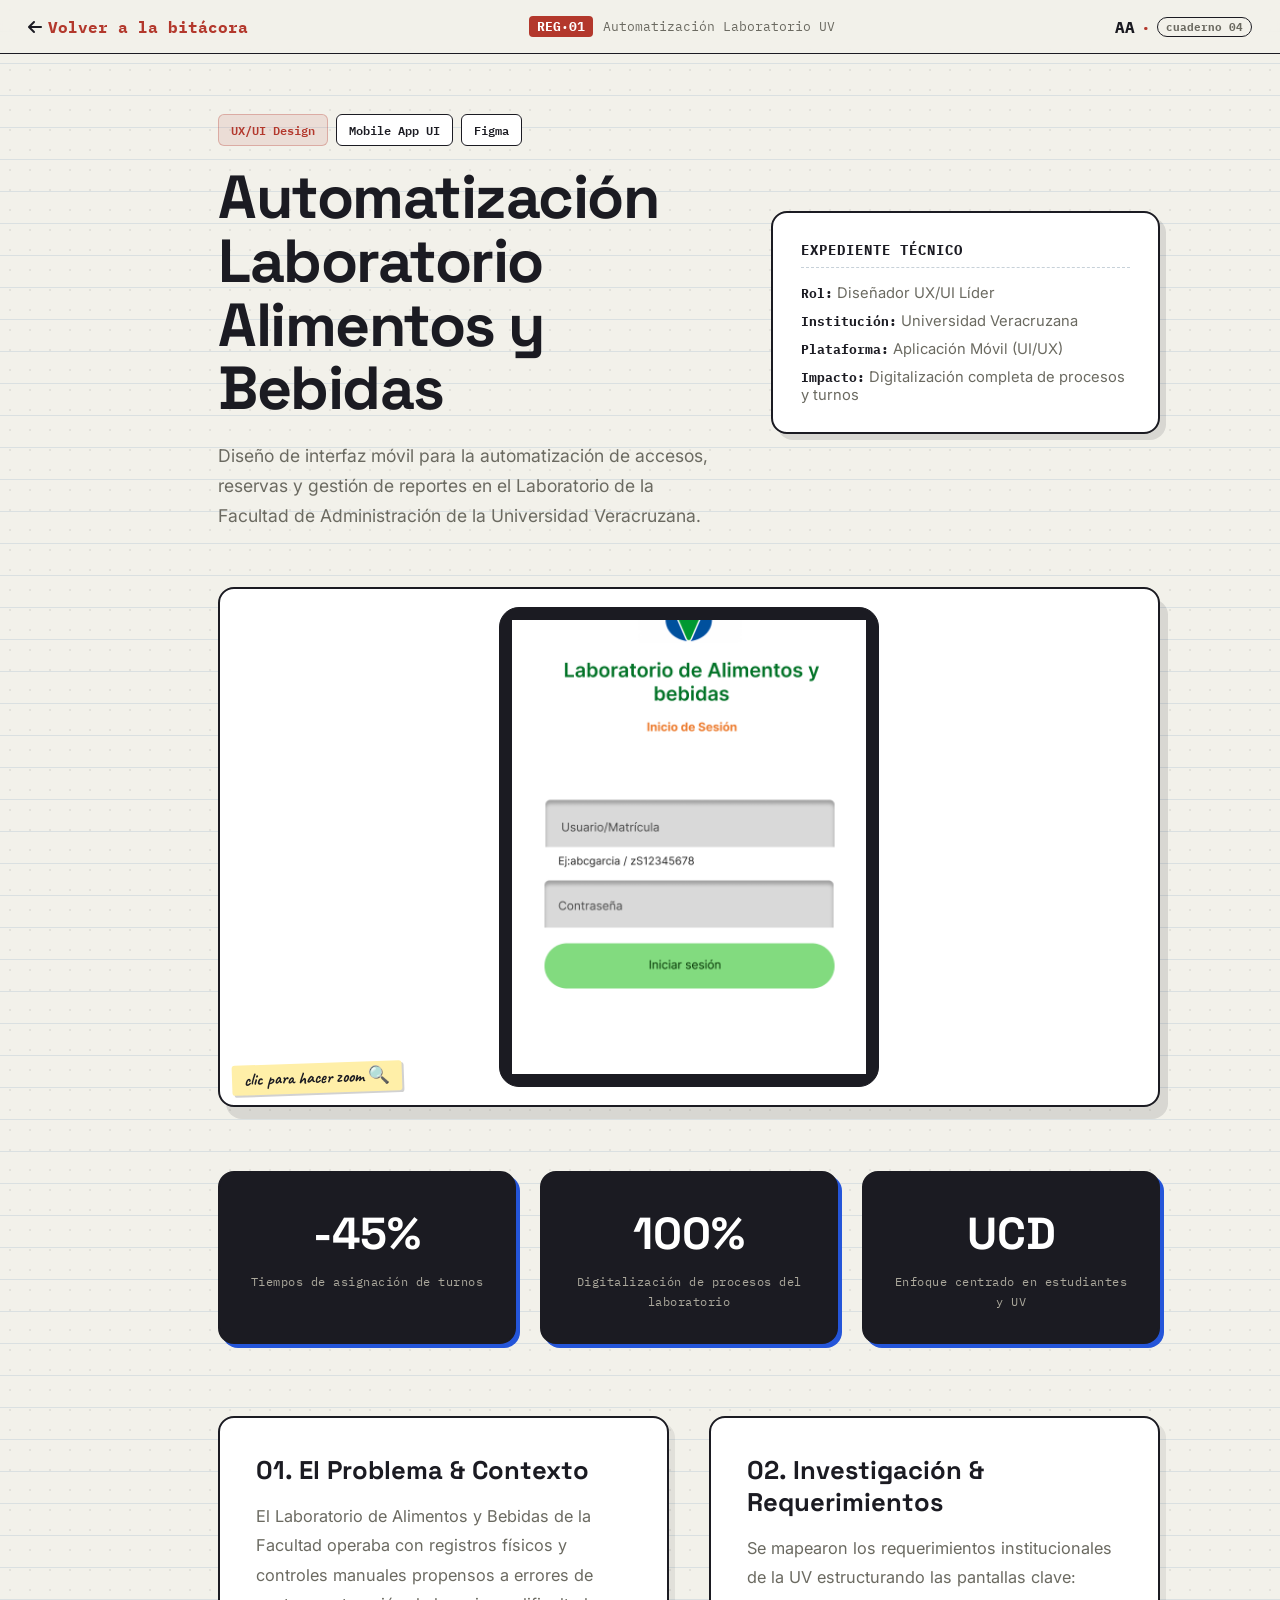
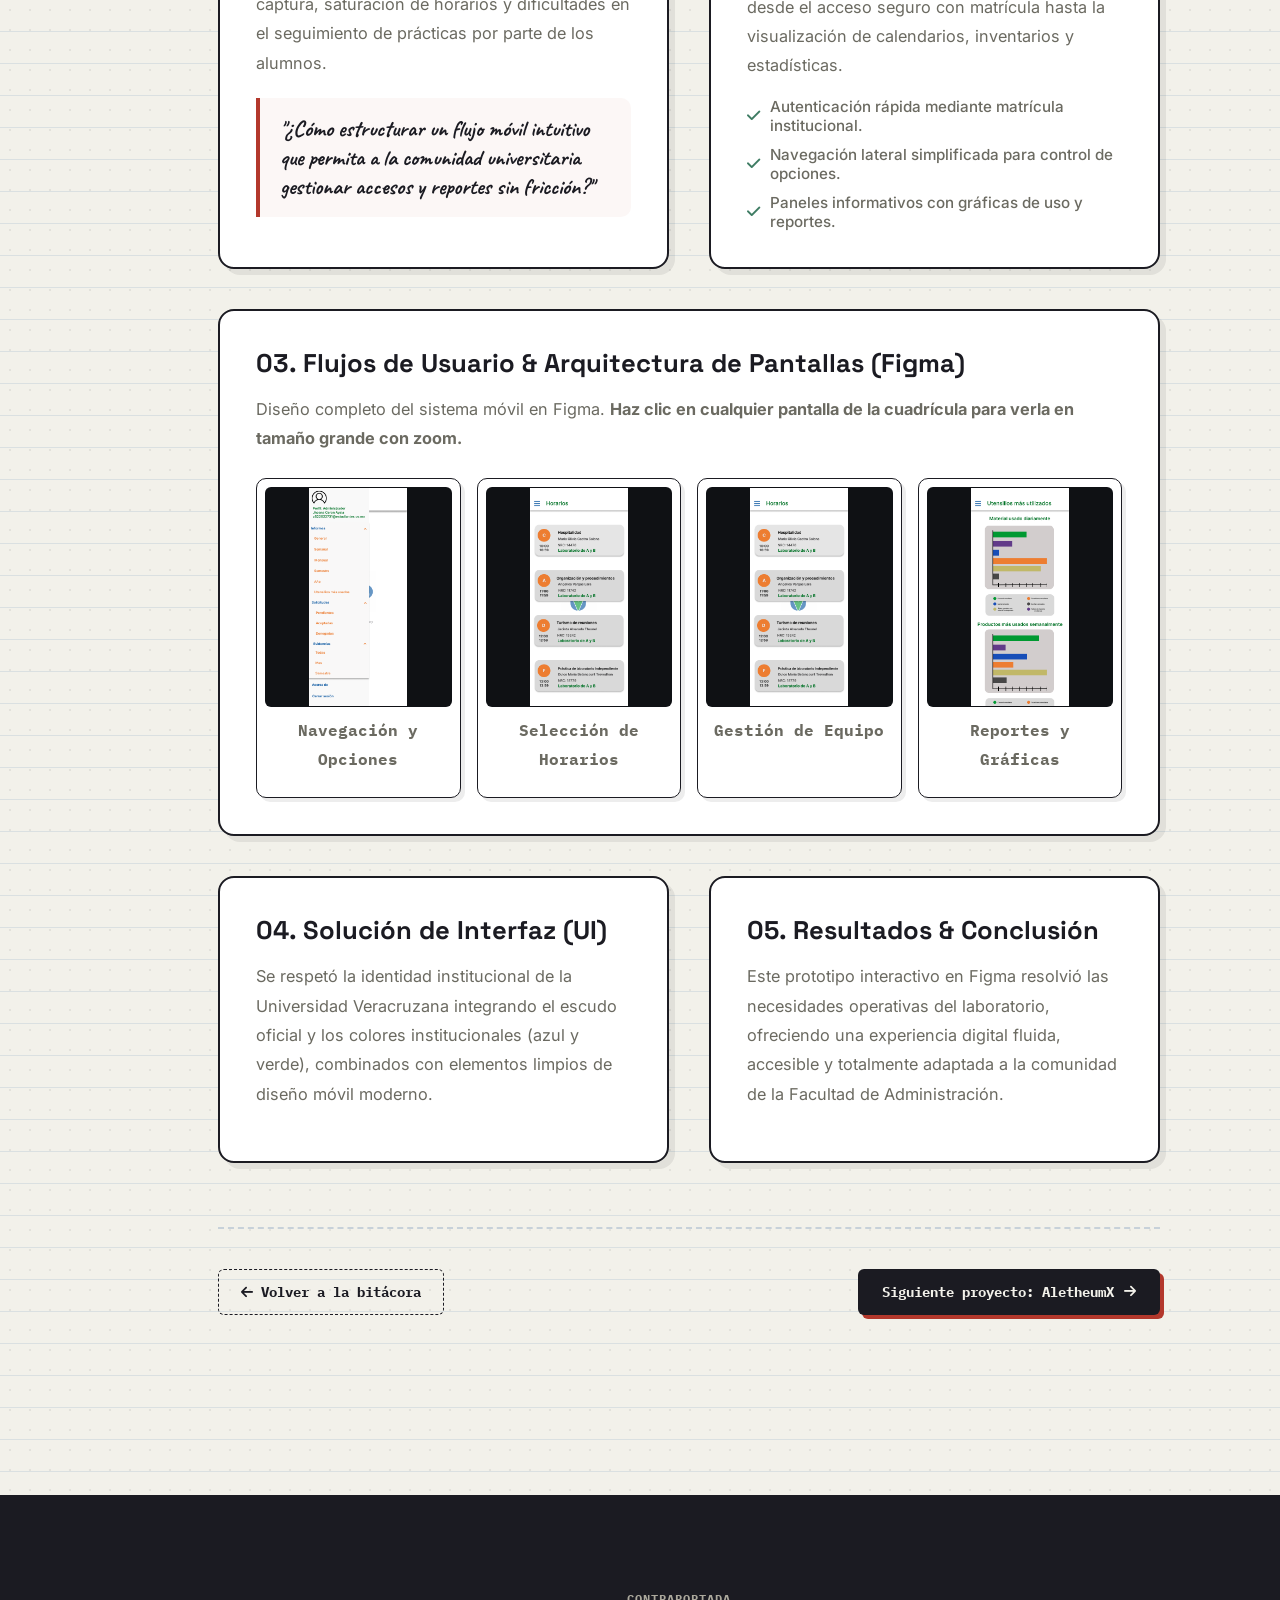
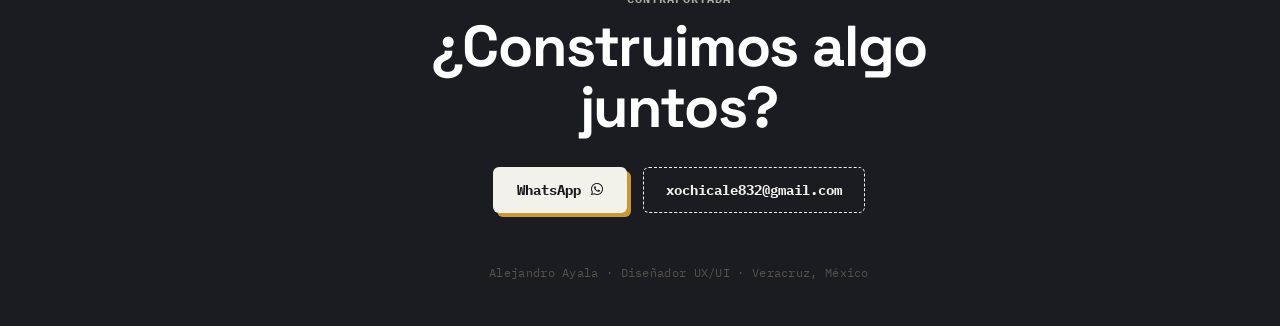
==== commit 25df0e48: "Add files via upload" ====
--- a/proyecto-1.html
+++ b/proyecto-1.html
@@ -186,7 +186,7 @@
         <h2 class="footer-title">¿Construimos algo<br>juntos?</h2>
         <div class="footer-actions">
             <a href="https://wa.me/522294108976" target="_blank" class="btn-primary btn-primary--light">WhatsApp <i class="fa-brands fa-whatsapp"></i></a>
-            <a href="mailto:xochicale832@gmail.com" class="btn-outline">xochicale832@gmail.com</a>
+            <span class="btn-outline" style="cursor: default; display: inline-flex; align-items: center;">xochicale832@gmail.com</span>
         </div>
         <p class="footer-fine">Alejandro Ayala · Diseñador UX/UI · Veracruz, México</p>
     </footer>
